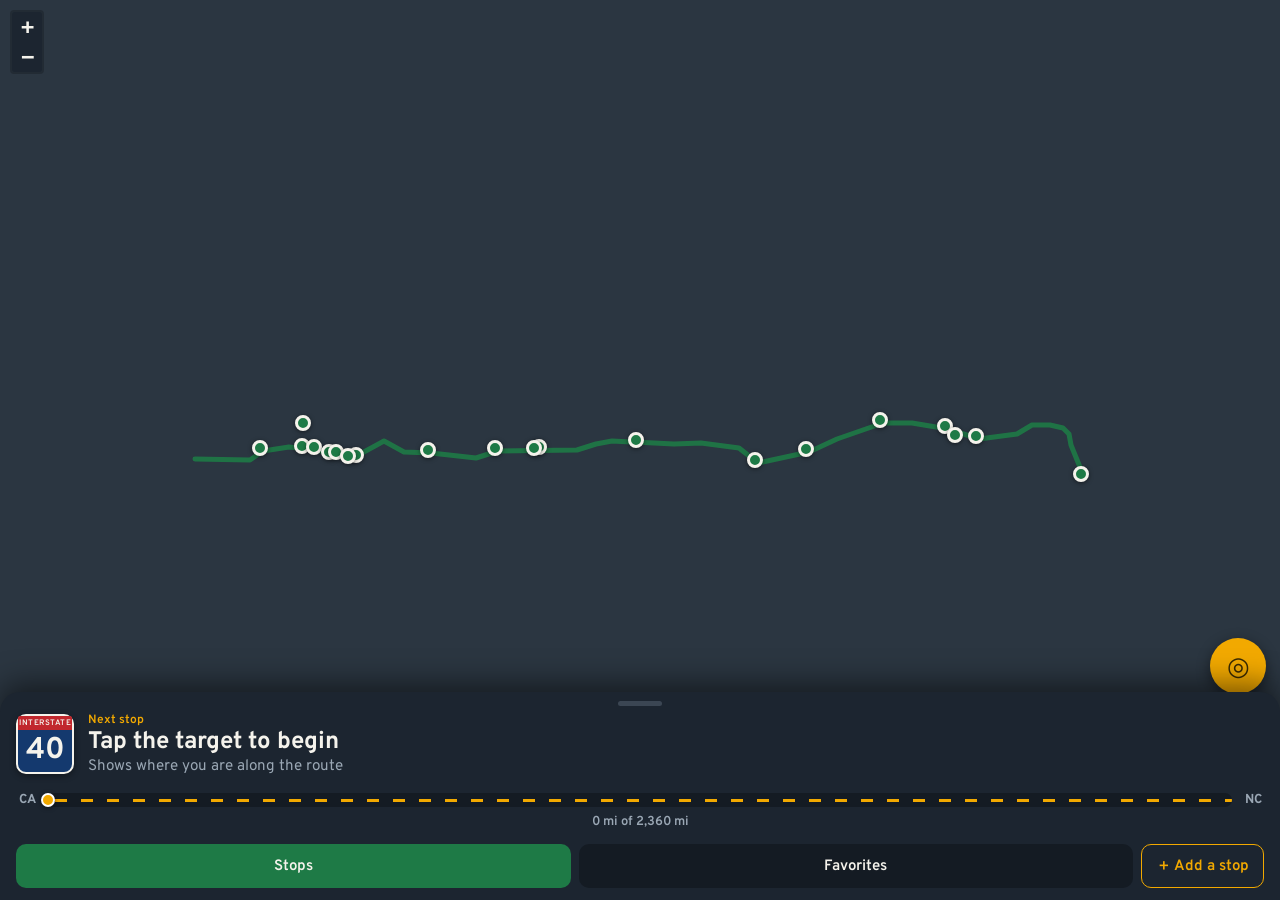
==== index.html @ 05769e0d "I-40 trip companion: route, milestones, live location, favorites, offline PWA" ====
<!DOCTYPE html>
<html lang="en">
<head>
<meta charset="utf-8">
<meta name="viewport" content="width=device-width, initial-scale=1, viewport-fit=cover">
<meta name="theme-color" content="#1C2530">
<title>I-40 · California to North Carolina</title>
<link rel="manifest" href="manifest.json">
<link rel="apple-touch-icon" href="icons/icon-192.png">
<link rel="stylesheet" href="css/leaflet.css">
<style>
  @font-face { font-family:"Overpass"; src:url("fonts/overpass-400.woff2") format("woff2"); font-weight:400; font-display:swap; }
  @font-face { font-family:"Overpass"; src:url("fonts/overpass-600.woff2") format("woff2"); font-weight:600; font-display:swap; }
  @font-face { font-family:"Overpass"; src:url("fonts/overpass-700.woff2") format("woff2"); font-weight:700; font-display:swap; }

  :root{
    --asphalt:#1C2530; --asphalt-2:#141b23;
    --sign:#F5F3EC; --muted:#9aa7b4;
    --green:#1E7A46; --green-lite:#37a967;
    --blue:#14396E; --red:#C1272D; --amber:#F2A900;
    --font:"Overpass", Arial, "Helvetica Neue", sans-serif;
  }
  *{ box-sizing:border-box; }
  html,body{ margin:0; height:100%; font-family:var(--font);
    background:var(--asphalt-2); color:var(--sign);
    -webkit-font-smoothing:antialiased; overscroll-behavior:none; }
  #map{ position:fixed; inset:0; background:#2b3641; }

  /* Leaflet chrome tuned to the palette */
  .leaflet-control-zoom a{ background:var(--asphalt); color:var(--sign); border:none; }
  .leaflet-control-zoom a:hover{ background:#26313d; }
  .leaflet-control-attribution{ background:rgba(20,27,35,.7); color:var(--muted); }
  .leaflet-control-attribution a{ color:var(--green-lite); }
  .leaflet-popup-content-wrapper{ background:var(--asphalt); color:var(--sign);
    border-radius:12px; font-family:var(--font); }
  .leaflet-popup-tip{ background:var(--asphalt); }

  /* map markers */
  .pin{ width:16px; height:16px; border-radius:50%; background:var(--green);
    border:3px solid var(--sign); box-shadow:0 1px 4px rgba(0,0,0,.5); }
  .pin--fav{ background:var(--amber); border-color:#fff; }
  .pin--custom{ background:var(--amber); border-radius:3px; transform:rotate(45deg); }
  .me{ width:18px; height:18px; border-radius:50%; background:var(--amber);
    border:3px solid #fff; box-shadow:0 0 0 6px rgba(242,169,0,.30); }
  @media (prefers-reduced-motion: no-preference){
    .me{ animation:ping 1.8s ease-out infinite; }
    @keyframes ping{ 0%{ box-shadow:0 0 0 4px rgba(242,169,0,.45);} 70%{ box-shadow:0 0 0 16px rgba(242,169,0,0);} 100%{ box-shadow:0 0 0 4px rgba(242,169,0,0);} }
  }

  /* locate target button */
  #locate{ position:fixed; right:14px; bottom:calc(var(--sheet-h,190px) + 16px);
    width:56px; height:56px; border-radius:50%; border:none; cursor:pointer;
    background:var(--amber); color:#3a2a00; font-size:26px; line-height:1;
    box-shadow:0 4px 14px rgba(0,0,0,.45); z-index:600; transition:bottom .3s ease; }
  #locate.locate--active{ box-shadow:0 0 0 4px rgba(242,169,0,.35), 0 4px 14px rgba(0,0,0,.45); }

  /* hint bar shown while pinning a stop */
  #hint{ position:fixed; top:12px; left:50%; transform:translateX(-50%);
    background:var(--amber); color:#3a2a00; font-weight:600; padding:9px 16px;
    border-radius:999px; box-shadow:0 4px 14px rgba(0,0,0,.4); z-index:700;
    opacity:0; pointer-events:none; transition:opacity .2s; }
  #hint.hint--on{ opacity:1; }

  /* bottom sheet */
  #sheet{ position:fixed; left:0; right:0; bottom:0; z-index:650;
    background:var(--asphalt); border-radius:20px 20px 0 0;
    box-shadow:0 -8px 30px rgba(0,0,0,.5);
    padding:0 16px calc(12px + env(safe-area-inset-bottom));
    display:flex; flex-direction:column; }
  #handle{ align-self:center; width:44px; height:5px; border-radius:3px;
    background:#3b4653; margin:9px 0 6px; border:none; cursor:pointer; }

  /* status: shield + next stop */
  .status{ display:flex; align-items:center; gap:14px; }
  .shield{ flex:0 0 auto; width:58px; height:60px; border-radius:10px;
    background:var(--blue); border:2px solid var(--sign);
    display:flex; flex-direction:column; align-items:center; justify-content:flex-start;
    padding-top:4px; box-shadow:0 2px 6px rgba(0,0,0,.4); }
  .shield__top{ font-size:8px; font-weight:600; letter-spacing:.5px; color:var(--sign);
    background:var(--red); width:100%; text-align:center; border-radius:2px 2px 0 0;
    margin-top:-4px; padding:2px 0; }
  .shield__no{ font-size:30px; font-weight:700; color:var(--sign); margin-top:2px; }
  .status__text{ min-width:0; }
  .status__kicker{ font-size:12px; font-weight:600; color:var(--amber); margin:0 0 1px; }
  .status__name{ font-size:1.5rem; font-weight:700; line-height:1.1; margin:0;
    white-space:nowrap; overflow:hidden; text-overflow:ellipsis; }
  .status__dist{ font-size:.95rem; color:var(--muted); margin:2px 0 0; }

  /* highway progress strip */
  .progRow{ display:flex; align-items:center; gap:10px; margin:16px 0 4px; }
  .progEnd{ font-size:13px; font-weight:700; color:var(--muted); width:22px; text-align:center; }
  .prog{ position:relative; flex:1; height:14px; border-radius:7px;
    background:var(--asphalt-2);
    background-image:repeating-linear-gradient(90deg, var(--amber) 0 12px, transparent 12px 26px);
    background-position:center; background-size:26px 3px; background-repeat:repeat-x; }
  .progFill{ position:absolute; left:0; top:0; bottom:0; width:0;
    background:var(--green); border-radius:7px 0 0 7px; transition:width .6s ease; }
  .progCar{ position:absolute; top:50%; left:0; width:14px; height:14px;
    border-radius:50%; background:var(--amber); border:2px solid #fff;
    transform:translate(-50%,-50%); transition:left .6s ease; box-shadow:0 1px 4px rgba(0,0,0,.5); }
  .progLabel{ text-align:center; font-size:13px; font-weight:600; color:var(--muted); margin:2px 0 0; }

  /* tab bar */
  .tabbar{ display:flex; gap:8px; margin:14px 0 0; }
  .tab{ flex:1; padding:11px 0; border:none; border-radius:10px; cursor:pointer;
    background:var(--asphalt-2); color:var(--sign); font-family:var(--font);
    font-size:15px; font-weight:600; }
  .tab--on{ background:var(--green); }
  .addStop{ flex:0 0 auto; padding:11px 14px; border:none; border-radius:10px; cursor:pointer;
    background:transparent; color:var(--amber); border:1.5px solid var(--amber);
    font-family:var(--font); font-size:15px; font-weight:600; }
  .addStop--on{ background:var(--amber); color:#3a2a00; }

  /* expandable list area */
  .panels{ max-height:0; overflow-y:auto; transition:max-height .3s ease; margin-top:0; }
  #sheet.sheet--open .panels{ max-height:52vh; margin-top:12px; }
  .panel{ display:none; }
  .panel--on{ display:block; }
  .row{ display:flex; align-items:stretch; gap:8px; padding:10px 0;
    border-bottom:1px solid #26313d; }
  .row__go{ flex:1; text-align:left; background:none; border:none; cursor:pointer;
    color:var(--sign); font-family:var(--font); padding:0; }
  .row__name{ display:block; font-size:16px; font-weight:600; }
  .row__meta{ display:block; font-size:13px; color:var(--muted); margin-top:2px; line-height:1.3; }
  .row__act{ flex:0 0 auto; width:44px; border:none; border-radius:8px; cursor:pointer;
    background:var(--asphalt-2); color:var(--amber); font-size:20px; }
  .empty{ color:var(--muted); font-size:14px; line-height:1.5; padding:10px 2px; }
</style>
</head>
<body>
  <div id="map"></div>
  <button id="locate" aria-label="Find where I am on the route">◎</button>
  <div id="hint">Tap the map to pin this stop</div>

  <section id="sheet" aria-label="Trip status">
    <button id="handle" aria-label="Expand or collapse the panel"></button>

    <div class="status">
      <div class="shield" aria-hidden="true">
        <span class="shield__top">INTERSTATE</span>
        <span class="shield__no">40</span>
      </div>
      <div class="status__text">
        <p class="status__kicker" id="statusKicker">Next stop</p>
        <h1 class="status__name" id="nextName">Tap the target to begin</h1>
        <p class="status__dist" id="nextDist">Shows where you are along the route</p>
      </div>
    </div>

    <div class="progRow">
      <span class="progEnd">CA</span>
      <div class="prog"><div class="progFill" id="progFill"></div><div class="progCar" id="progCar"></div></div>
      <span class="progEnd">NC</span>
    </div>
    <p class="progLabel" id="progLabel">&nbsp;</p>

    <div class="tabbar">
      <button class="tab tab--on" data-panel="stops">Stops</button>
      <button class="tab" data-panel="favs">Favorites</button>
      <button class="addStop" id="addStop">＋ Add a stop</button>
    </div>

    <div class="panels">
      <div class="panel panel--on" id="panel-stops"></div>
      <div class="panel" id="panel-favs"></div>
    </div>
  </section>

  <script src="js/leaflet.js"></script>
  <script src="js/data.js"></script>
  <script src="js/app.js"></script>
</body>
</html>
---- css/leaflet.css ----
/* required styles */

.leaflet-pane,
.leaflet-tile,
.leaflet-marker-icon,
.leaflet-marker-shadow,
.leaflet-tile-container,
.leaflet-pane > svg,
.leaflet-pane > canvas,
.leaflet-zoom-box,
.leaflet-image-layer,
.leaflet-layer {
	position: absolute;
	left: 0;
	top: 0;
	}
.leaflet-container {
	overflow: hidden;
	}
.leaflet-tile,
.leaflet-marker-icon,
.leaflet-marker-shadow {
	-webkit-user-select: none;
	   -moz-user-select: none;
	        user-select: none;
	  -webkit-user-drag: none;
	}
/* Prevents IE11 from highlighting tiles in blue */
.leaflet-tile::selection {
	background: transparent;
}
/* Safari renders non-retina tile on retina better with this, but Chrome is worse */
.leaflet-safari .leaflet-tile {
	image-rendering: -webkit-optimize-contrast;
	}
/* hack that prevents hw layers "stretching" when loading new tiles */
.leaflet-safari .leaflet-tile-container {
	width: 1600px;
	height: 1600px;
	-webkit-transform-origin: 0 0;
	}
.leaflet-marker-icon,
.leaflet-marker-shadow {
	display: block;
	}
/* .leaflet-container svg: reset svg max-width decleration shipped in Joomla! (joomla.org) 3.x */
/* .leaflet-container img: map is broken in FF if you have max-width: 100% on tiles */
.leaflet-container .leaflet-overlay-pane svg {
	max-width: none !important;
	max-height: none !important;
	}
.leaflet-container .leaflet-marker-pane img,
.leaflet-container .leaflet-shadow-pane img,
.leaflet-container .leaflet-tile-pane img,
.leaflet-container img.leaflet-image-layer,
.leaflet-container .leaflet-tile {
	max-width: none !important;
	max-height: none !important;
	width: auto;
	padding: 0;
	}

.leaflet-container img.leaflet-tile {
	/* See: https://bugs.chromium.org/p/chromium/issues/detail?id=600120 */
	mix-blend-mode: plus-lighter;
}

.leaflet-container.leaflet-touch-zoom {
	-ms-touch-action: pan-x pan-y;
	touch-action: pan-x pan-y;
	}
.leaflet-container.leaflet-touch-drag {
	-ms-touch-action: pinch-zoom;
	/* Fallback for FF which doesn't support pinch-zoom */
	touch-action: none;
	touch-action: pinch-zoom;
}
.leaflet-container.leaflet-touch-drag.leaflet-touch-zoom {
	-ms-touch-action: none;
	touch-action: none;
}
.leaflet-container {
	-webkit-tap-highlight-color: transparent;
}
.leaflet-container a {
	-webkit-tap-highlight-color: rgba(51, 181, 229, 0.4);
}
.leaflet-tile {
	filter: inherit;
	visibility: hidden;
	}
.leaflet-tile-loaded {
	visibility: inherit;
	}
.leaflet-zoom-box {
	width: 0;
	height: 0;
	-moz-box-sizing: border-box;
	     box-sizing: border-box;
	z-index: 800;
	}
/* workaround for https://bugzilla.mozilla.org/show_bug.cgi?id=888319 */
.leaflet-overlay-pane svg {
	-moz-user-select: none;
	}

.leaflet-pane         { z-index: 400; }

.leaflet-tile-pane    { z-index: 200; }
.leaflet-overlay-pane { z-index: 400; }
.leaflet-shadow-pane  { z-index: 500; }
.leaflet-marker-pane  { z-index: 600; }
.leaflet-tooltip-pane   { z-index: 650; }
.leaflet-popup-pane   { z-index: 700; }

.leaflet-map-pane canvas { z-index: 100; }
.leaflet-map-pane svg    { z-index: 200; }

.leaflet-vml-shape {
	width: 1px;
	height: 1px;
	}
.lvml {
	behavior: url(#default#VML);
	display: inline-block;
	position: absolute;
	}


/* control positioning */

.leaflet-control {
	position: relative;
	z-index: 800;
	pointer-events: visiblePainted; /* IE 9-10 doesn't have auto */
	pointer-events: auto;
	}
.leaflet-top,
.leaflet-bottom {
	position: absolute;
	z-index: 1000;
	pointer-events: none;
	}
.leaflet-top {
	top: 0;
	}
.leaflet-right {
	right: 0;
	}
.leaflet-bottom {
	bottom: 0;
	}
.leaflet-left {
	left: 0;
	}
.leaflet-control {
	float: left;
	clear: both;
	}
.leaflet-right .leaflet-control {
	float: right;
	}
.leaflet-top .leaflet-control {
	margin-top: 10px;
	}
.leaflet-bottom .leaflet-control {
	margin-bottom: 10px;
	}
.leaflet-left .leaflet-control {
	margin-left: 10px;
	}
.leaflet-right .leaflet-control {
	margin-right: 10px;
	}


/* zoom and fade animations */

.leaflet-fade-anim .leaflet-popup {
	opacity: 0;
	-webkit-transition: opacity 0.2s linear;
	   -moz-transition: opacity 0.2s linear;
	        transition: opacity 0.2s linear;
	}
.leaflet-fade-anim .leaflet-map-pane .leaflet-popup {
	opacity: 1;
	}
.leaflet-zoom-animated {
	-webkit-transform-origin: 0 0;
	    -ms-transform-origin: 0 0;
	        transform-origin: 0 0;
	}
svg.leaflet-zoom-animated {
	will-change: transform;
}

.leaflet-zoom-anim .leaflet-zoom-animated {
	-webkit-transition: -webkit-transform 0.25s cubic-bezier(0,0,0.25,1);
	   -moz-transition:    -moz-transform 0.25s cubic-bezier(0,0,0.25,1);
	        transition:         transform 0.25s cubic-bezier(0,0,0.25,1);
	}
.leaflet-zoom-anim .leaflet-tile,
.leaflet-pan-anim .leaflet-tile {
	-webkit-transition: none;
	   -moz-transition: none;
	        transition: none;
	}

.leaflet-zoom-anim .leaflet-zoom-hide {
	visibility: hidden;
	}


/* cursors */

.leaflet-interactive {
	cursor: pointer;
	}
.leaflet-grab {
	cursor: -webkit-grab;
	cursor:    -moz-grab;
	cursor:         grab;
	}
.leaflet-crosshair,
.leaflet-crosshair .leaflet-interactive {
	cursor: crosshair;
	}
.leaflet-popup-pane,
.leaflet-control {
	cursor: auto;
	}
.leaflet-dragging .leaflet-grab,
.leaflet-dragging .leaflet-grab .leaflet-interactive,
.leaflet-dragging .leaflet-marker-draggable {
	cursor: move;
	cursor: -webkit-grabbing;
	cursor:    -moz-grabbing;
	cursor:         grabbing;
	}

/* marker & overlays interactivity */
.leaflet-marker-icon,
.leaflet-marker-shadow,
.leaflet-image-layer,
.leaflet-pane > svg path,
.leaflet-tile-container {
	pointer-events: none;
	}

.leaflet-marker-icon.leaflet-interactive,
.leaflet-image-layer.leaflet-interactive,
.leaflet-pane > svg path.leaflet-interactive,
svg.leaflet-image-layer.leaflet-interactive path {
	pointer-events: visiblePainted; /* IE 9-10 doesn't have auto */
	pointer-events: auto;
	}

/* visual tweaks */

.leaflet-container {
	background: #ddd;
	outline-offset: 1px;
	}
.leaflet-container a {
	color: #0078A8;
	}
.leaflet-zoom-box {
	border: 2px dotted #38f;
	background: rgba(255,255,255,0.5);
	}


/* general typography */
.leaflet-container {
	font-family: "Helvetica Neue", Arial, Helvetica, sans-serif;
	font-size: 12px;
	font-size: 0.75rem;
	line-height: 1.5;
	}


/* general toolbar styles */

.leaflet-bar {
	box-shadow: 0 1px 5px rgba(0,0,0,0.65);
	border-radius: 4px;
	}
.leaflet-bar a {
	background-color: #fff;
	border-bottom: 1px solid #ccc;
	width: 26px;
	height: 26px;
	line-height: 26px;
	display: block;
	text-align: center;
	text-decoration: none;
	color: black;
	}
.leaflet-bar a,
.leaflet-control-layers-toggle {
	background-position: 50% 50%;
	background-repeat: no-repeat;
	display: block;
	}
.leaflet-bar a:hover,
.leaflet-bar a:focus {
	background-color: #f4f4f4;
	}
.leaflet-bar a:first-child {
	border-top-left-radius: 4px;
	border-top-right-radius: 4px;
	}
.leaflet-bar a:last-child {
	border-bottom-left-radius: 4px;
	border-bottom-right-radius: 4px;
	border-bottom: none;
	}
.leaflet-bar a.leaflet-disabled {
	cursor: default;
	background-color: #f4f4f4;
	color: #bbb;
	}

.leaflet-touch .leaflet-bar a {
	width: 30px;
	height: 30px;
	line-height: 30px;
	}
.leaflet-touch .leaflet-bar a:first-child {
	border-top-left-radius: 2px;
	border-top-right-radius: 2px;
	}
.leaflet-touch .leaflet-bar a:last-child {
	border-bottom-left-radius: 2px;
	border-bottom-right-radius: 2px;
	}

/* zoom control */

.leaflet-control-zoom-in,
.leaflet-control-zoom-out {
	font: bold 18px 'Lucida Console', Monaco, monospace;
	text-indent: 1px;
	}

.leaflet-touch .leaflet-control-zoom-in, .leaflet-touch .leaflet-control-zoom-out  {
	font-size: 22px;
	}


/* layers control */

.leaflet-control-layers {
	box-shadow: 0 1px 5px rgba(0,0,0,0.4);
	background: #fff;
	border-radius: 5px;
	}
.leaflet-control-layers-toggle {
	background-image: url(images/layers.png);
	width: 36px;
	height: 36px;
	}
.leaflet-retina .leaflet-control-layers-toggle {
	background-image: url(images/layers-2x.png);
	background-size: 26px 26px;
	}
.leaflet-touch .leaflet-control-layers-toggle {
	width: 44px;
	height: 44px;
	}
.leaflet-control-layers .leaflet-control-layers-list,
.leaflet-control-layers-expanded .leaflet-control-layers-toggle {
	display: none;
	}
.leaflet-control-layers-expanded .leaflet-control-layers-list {
	display: block;
	position: relative;
	}
.leaflet-control-layers-expanded {
	padding: 6px 10px 6px 6px;
	color: #333;
	background: #fff;
	}
.leaflet-control-layers-scrollbar {
	overflow-y: scroll;
	overflow-x: hidden;
	padding-right: 5px;
	}
.leaflet-control-layers-selector {
	margin-top: 2px;
	position: relative;
	top: 1px;
	}
.leaflet-control-layers label {
	display: block;
	font-size: 13px;
	font-size: 1.08333em;
	}
.leaflet-control-layers-separator {
	height: 0;
	border-top: 1px solid #ddd;
	margin: 5px -10px 5px -6px;
	}

/* Default icon URLs */
.leaflet-default-icon-path { /* used only in path-guessing heuristic, see L.Icon.Default */
	background-image: url(images/marker-icon.png);
	}


/* attribution and scale controls */

.leaflet-container .leaflet-control-attribution {
	background: #fff;
	background: rgba(255, 255, 255, 0.8);
	margin: 0;
	}
.leaflet-control-attribution,
.leaflet-control-scale-line {
	padding: 0 5px;
	color: #333;
	line-height: 1.4;
	}
.leaflet-control-attribution a {
	text-decoration: none;
	}
.leaflet-control-attribution a:hover,
.leaflet-control-attribution a:focus {
	text-decoration: underline;
	}
.leaflet-attribution-flag {
	display: inline !important;
	vertical-align: baseline !important;
	width: 1em;
	height: 0.6669em;
	}
.leaflet-left .leaflet-control-scale {
	margin-left: 5px;
	}
.leaflet-bottom .leaflet-control-scale {
	margin-bottom: 5px;
	}
.leaflet-control-scale-line {
	border: 2px solid #777;
	border-top: none;
	line-height: 1.1;
	padding: 2px 5px 1px;
	white-space: nowrap;
	-moz-box-sizing: border-box;
	     box-sizing: border-box;
	background: rgba(255, 255, 255, 0.8);
	text-shadow: 1px 1px #fff;
	}
.leaflet-control-scale-line:not(:first-child) {
	border-top: 2px solid #777;
	border-bottom: none;
	margin-top: -2px;
	}
.leaflet-control-scale-line:not(:first-child):not(:last-child) {
	border-bottom: 2px solid #777;
	}

.leaflet-touch .leaflet-control-attribution,
.leaflet-touch .leaflet-control-layers,
.leaflet-touch .leaflet-bar {
	box-shadow: none;
	}
.leaflet-touch .leaflet-control-layers,
.leaflet-touch .leaflet-bar {
	border: 2px solid rgba(0,0,0,0.2);
	background-clip: padding-box;
	}


/* popup */

.leaflet-popup {
	position: absolute;
	text-align: center;
	margin-bottom: 20px;
	}
.leaflet-popup-content-wrapper {
	padding: 1px;
	text-align: left;
	border-radius: 12px;
	}
.leaflet-popup-content {
	margin: 13px 24px 13px 20px;
	line-height: 1.3;
	font-size: 13px;
	font-size: 1.08333em;
	min-height: 1px;
	}
.leaflet-popup-content p {
	margin: 17px 0;
	margin: 1.3em 0;
	}
.leaflet-popup-tip-container {
	width: 40px;
	height: 20px;
	position: absolute;
	left: 50%;
	margin-top: -1px;
	margin-left: -20px;
	overflow: hidden;
	pointer-events: none;
	}
.leaflet-popup-tip {
	width: 17px;
	height: 17px;
	padding: 1px;

	margin: -10px auto 0;
	pointer-events: auto;

	-webkit-transform: rotate(45deg);
	   -moz-transform: rotate(45deg);
	    -ms-transform: rotate(45deg);
	        transform: rotate(45deg);
	}
.leaflet-popup-content-wrapper,
.leaflet-popup-tip {
	background: white;
	color: #333;
	box-shadow: 0 3px 14px rgba(0,0,0,0.4);
	}
.leaflet-container a.leaflet-popup-close-button {
	position: absolute;
	top: 0;
	right: 0;
	border: none;
	text-align: center;
	width: 24px;
	height: 24px;
	font: 16px/24px Tahoma, Verdana, sans-serif;
	color: #757575;
	text-decoration: none;
	background: transparent;
	}
.leaflet-container a.leaflet-popup-close-button:hover,
.leaflet-container a.leaflet-popup-close-button:focus {
	color: #585858;
	}
.leaflet-popup-scrolled {
	overflow: auto;
	}

.leaflet-oldie .leaflet-popup-content-wrapper {
	-ms-zoom: 1;
	}
.leaflet-oldie .leaflet-popup-tip {
	width: 24px;
	margin: 0 auto;

	-ms-filter: "progid:DXImageTransform.Microsoft.Matrix(M11=0.70710678, M12=0.70710678, M21=-0.70710678, M22=0.70710678)";
	filter: progid:DXImageTransform.Microsoft.Matrix(M11=0.70710678, M12=0.70710678, M21=-0.70710678, M22=0.70710678);
	}

.leaflet-oldie .leaflet-control-zoom,
.leaflet-oldie .leaflet-control-layers,
.leaflet-oldie .leaflet-popup-content-wrapper,
.leaflet-oldie .leaflet-popup-tip {
	border: 1px solid #999;
	}


/* div icon */

.leaflet-div-icon {
	background: #fff;
	border: 1px solid #666;
	}


/* Tooltip */
/* Base styles for the element that has a tooltip */
.leaflet-tooltip {
	position: absolute;
	padding: 6px;
	background-color: #fff;
	border: 1px solid #fff;
	border-radius: 3px;
	color: #222;
	white-space: nowrap;
	-webkit-user-select: none;
	-moz-user-select: none;
	-ms-user-select: none;
	user-select: none;
	pointer-events: none;
	box-shadow: 0 1px 3px rgba(0,0,0,0.4);
	}
.leaflet-tooltip.leaflet-interactive {
	cursor: pointer;
	pointer-events: auto;
	}
.leaflet-tooltip-top:before,
.leaflet-tooltip-bottom:before,
.leaflet-tooltip-left:before,
.leaflet-tooltip-right:before {
	position: absolute;
	pointer-events: none;
	border: 6px solid transparent;
	background: transparent;
	content: "";
	}

/* Directions */

.leaflet-tooltip-bottom {
	margin-top: 6px;
}
.leaflet-tooltip-top {
	margin-top: -6px;
}
.leaflet-tooltip-bottom:before,
.leaflet-tooltip-top:before {
	left: 50%;
	margin-left: -6px;
	}
.leaflet-tooltip-top:before {
	bottom: 0;
	margin-bottom: -12px;
	border-top-color: #fff;
	}
.leaflet-tooltip-bottom:before {
	top: 0;
	margin-top: -12px;
	margin-left: -6px;
	border-bottom-color: #fff;
	}
.leaflet-tooltip-left {
	margin-left: -6px;
}
.leaflet-tooltip-right {
	margin-left: 6px;
}
.leaflet-tooltip-left:before,
.leaflet-tooltip-right:before {
	top: 50%;
	margin-top: -6px;
	}
.leaflet-tooltip-left:before {
	right: 0;
	margin-right: -12px;
	border-left-color: #fff;
	}
.leaflet-tooltip-right:before {
	left: 0;
	margin-left: -12px;
	border-right-color: #fff;
	}

/* Printing */

@media print {
	/* Prevent printers from removing background-images of controls. */
	.leaflet-control {
		-webkit-print-color-adjust: exact;
		print-color-adjust: exact;
		}
	}
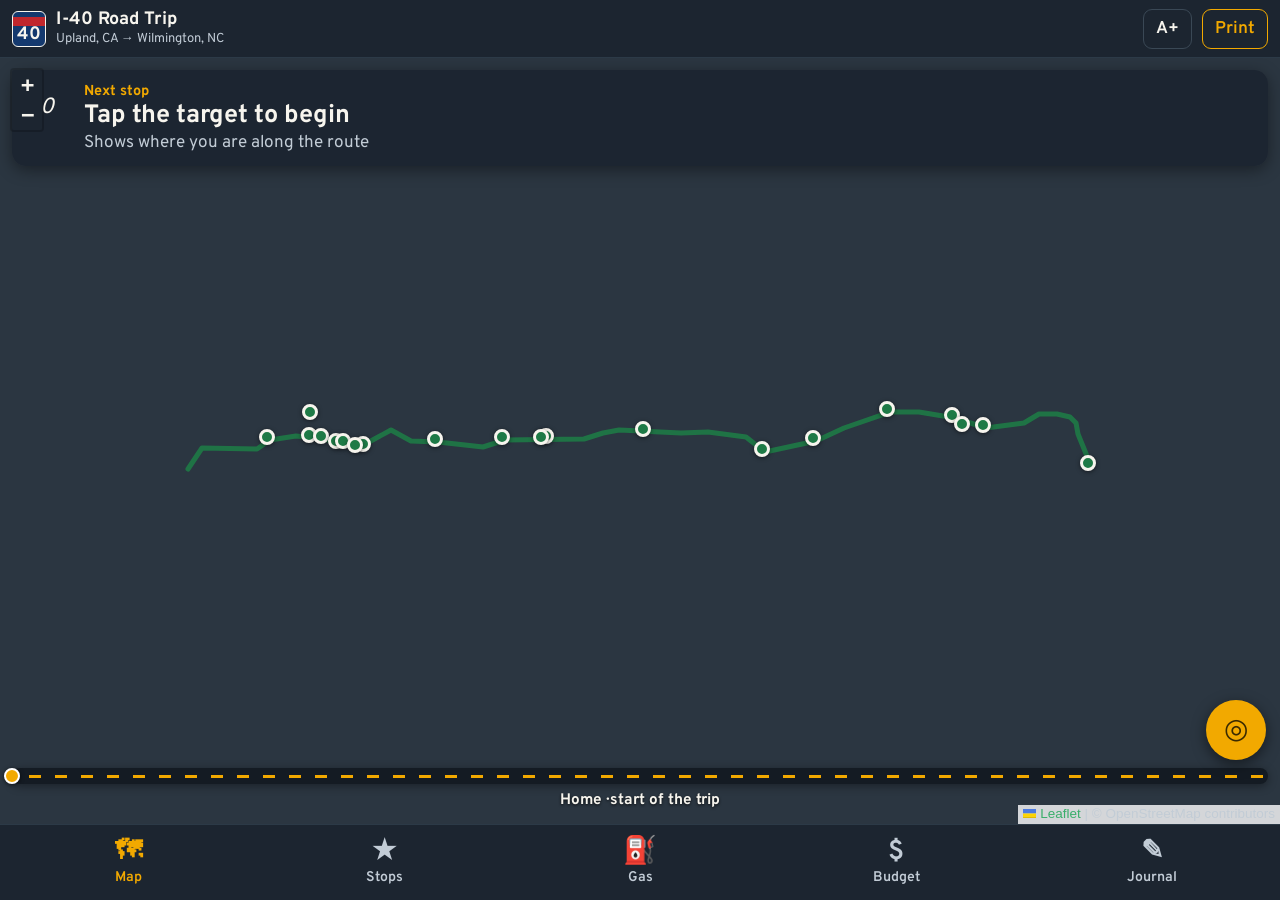
==== commit cb0f687c: "Senior-friendly rebuild: Upland home base, Equinox fuel planner, MapQuest-style printout, budget tra" ====
--- a/index.html
+++ b/index.html
@@ -4,170 +4,130 @@
 <meta charset="utf-8">
 <meta name="viewport" content="width=device-width, initial-scale=1, viewport-fit=cover">
 <meta name="theme-color" content="#1C2530">
-<title>I-40 · California to North Carolina</title>
+<title>I-40 · Upland CA to Wilmington NC</title>
 <link rel="manifest" href="manifest.json">
 <link rel="apple-touch-icon" href="icons/icon-192.png">
 <link rel="stylesheet" href="css/leaflet.css">
-<style>
-  @font-face { font-family:"Overpass"; src:url("fonts/overpass-400.woff2") format("woff2"); font-weight:400; font-display:swap; }
-  @font-face { font-family:"Overpass"; src:url("fonts/overpass-600.woff2") format("woff2"); font-weight:600; font-display:swap; }
-  @font-face { font-family:"Overpass"; src:url("fonts/overpass-700.woff2") format("woff2"); font-weight:700; font-display:swap; }
-
-  :root{
-    --asphalt:#1C2530; --asphalt-2:#141b23;
-    --sign:#F5F3EC; --muted:#9aa7b4;
-    --green:#1E7A46; --green-lite:#37a967;
-    --blue:#14396E; --red:#C1272D; --amber:#F2A900;
-    --font:"Overpass", Arial, "Helvetica Neue", sans-serif;
-  }
-  *{ box-sizing:border-box; }
-  html,body{ margin:0; height:100%; font-family:var(--font);
-    background:var(--asphalt-2); color:var(--sign);
-    -webkit-font-smoothing:antialiased; overscroll-behavior:none; }
-  #map{ position:fixed; inset:0; background:#2b3641; }
-
-  /* Leaflet chrome tuned to the palette */
-  .leaflet-control-zoom a{ background:var(--asphalt); color:var(--sign); border:none; }
-  .leaflet-control-zoom a:hover{ background:#26313d; }
-  .leaflet-control-attribution{ background:rgba(20,27,35,.7); color:var(--muted); }
-  .leaflet-control-attribution a{ color:var(--green-lite); }
-  .leaflet-popup-content-wrapper{ background:var(--asphalt); color:var(--sign);
-    border-radius:12px; font-family:var(--font); }
-  .leaflet-popup-tip{ background:var(--asphalt); }
-
-  /* map markers */
-  .pin{ width:16px; height:16px; border-radius:50%; background:var(--green);
-    border:3px solid var(--sign); box-shadow:0 1px 4px rgba(0,0,0,.5); }
-  .pin--fav{ background:var(--amber); border-color:#fff; }
-  .pin--custom{ background:var(--amber); border-radius:3px; transform:rotate(45deg); }
-  .me{ width:18px; height:18px; border-radius:50%; background:var(--amber);
-    border:3px solid #fff; box-shadow:0 0 0 6px rgba(242,169,0,.30); }
-  @media (prefers-reduced-motion: no-preference){
-    .me{ animation:ping 1.8s ease-out infinite; }
-    @keyframes ping{ 0%{ box-shadow:0 0 0 4px rgba(242,169,0,.45);} 70%{ box-shadow:0 0 0 16px rgba(242,169,0,0);} 100%{ box-shadow:0 0 0 4px rgba(242,169,0,0);} }
-  }
-
-  /* locate target button */
-  #locate{ position:fixed; right:14px; bottom:calc(var(--sheet-h,190px) + 16px);
-    width:56px; height:56px; border-radius:50%; border:none; cursor:pointer;
-    background:var(--amber); color:#3a2a00; font-size:26px; line-height:1;
-    box-shadow:0 4px 14px rgba(0,0,0,.45); z-index:600; transition:bottom .3s ease; }
-  #locate.locate--active{ box-shadow:0 0 0 4px rgba(242,169,0,.35), 0 4px 14px rgba(0,0,0,.45); }
-
-  /* hint bar shown while pinning a stop */
-  #hint{ position:fixed; top:12px; left:50%; transform:translateX(-50%);
-    background:var(--amber); color:#3a2a00; font-weight:600; padding:9px 16px;
-    border-radius:999px; box-shadow:0 4px 14px rgba(0,0,0,.4); z-index:700;
-    opacity:0; pointer-events:none; transition:opacity .2s; }
-  #hint.hint--on{ opacity:1; }
-
-  /* bottom sheet */
-  #sheet{ position:fixed; left:0; right:0; bottom:0; z-index:650;
-    background:var(--asphalt); border-radius:20px 20px 0 0;
-    box-shadow:0 -8px 30px rgba(0,0,0,.5);
-    padding:0 16px calc(12px + env(safe-area-inset-bottom));
-    display:flex; flex-direction:column; }
-  #handle{ align-self:center; width:44px; height:5px; border-radius:3px;
-    background:#3b4653; margin:9px 0 6px; border:none; cursor:pointer; }
-
-  /* status: shield + next stop */
-  .status{ display:flex; align-items:center; gap:14px; }
-  .shield{ flex:0 0 auto; width:58px; height:60px; border-radius:10px;
-    background:var(--blue); border:2px solid var(--sign);
-    display:flex; flex-direction:column; align-items:center; justify-content:flex-start;
-    padding-top:4px; box-shadow:0 2px 6px rgba(0,0,0,.4); }
-  .shield__top{ font-size:8px; font-weight:600; letter-spacing:.5px; color:var(--sign);
-    background:var(--red); width:100%; text-align:center; border-radius:2px 2px 0 0;
-    margin-top:-4px; padding:2px 0; }
-  .shield__no{ font-size:30px; font-weight:700; color:var(--sign); margin-top:2px; }
-  .status__text{ min-width:0; }
-  .status__kicker{ font-size:12px; font-weight:600; color:var(--amber); margin:0 0 1px; }
-  .status__name{ font-size:1.5rem; font-weight:700; line-height:1.1; margin:0;
-    white-space:nowrap; overflow:hidden; text-overflow:ellipsis; }
-  .status__dist{ font-size:.95rem; color:var(--muted); margin:2px 0 0; }
-
-  /* highway progress strip */
-  .progRow{ display:flex; align-items:center; gap:10px; margin:16px 0 4px; }
-  .progEnd{ font-size:13px; font-weight:700; color:var(--muted); width:22px; text-align:center; }
-  .prog{ position:relative; flex:1; height:14px; border-radius:7px;
-    background:var(--asphalt-2);
-    background-image:repeating-linear-gradient(90deg, var(--amber) 0 12px, transparent 12px 26px);
-    background-position:center; background-size:26px 3px; background-repeat:repeat-x; }
-  .progFill{ position:absolute; left:0; top:0; bottom:0; width:0;
-    background:var(--green); border-radius:7px 0 0 7px; transition:width .6s ease; }
-  .progCar{ position:absolute; top:50%; left:0; width:14px; height:14px;
-    border-radius:50%; background:var(--amber); border:2px solid #fff;
-    transform:translate(-50%,-50%); transition:left .6s ease; box-shadow:0 1px 4px rgba(0,0,0,.5); }
-  .progLabel{ text-align:center; font-size:13px; font-weight:600; color:var(--muted); margin:2px 0 0; }
-
-  /* tab bar */
-  .tabbar{ display:flex; gap:8px; margin:14px 0 0; }
-  .tab{ flex:1; padding:11px 0; border:none; border-radius:10px; cursor:pointer;
-    background:var(--asphalt-2); color:var(--sign); font-family:var(--font);
-    font-size:15px; font-weight:600; }
-  .tab--on{ background:var(--green); }
-  .addStop{ flex:0 0 auto; padding:11px 14px; border:none; border-radius:10px; cursor:pointer;
-    background:transparent; color:var(--amber); border:1.5px solid var(--amber);
-    font-family:var(--font); font-size:15px; font-weight:600; }
-  .addStop--on{ background:var(--amber); color:#3a2a00; }
-
-  /* expandable list area */
-  .panels{ max-height:0; overflow-y:auto; transition:max-height .3s ease; margin-top:0; }
-  #sheet.sheet--open .panels{ max-height:52vh; margin-top:12px; }
-  .panel{ display:none; }
-  .panel--on{ display:block; }
-  .row{ display:flex; align-items:stretch; gap:8px; padding:10px 0;
-    border-bottom:1px solid #26313d; }
-  .row__go{ flex:1; text-align:left; background:none; border:none; cursor:pointer;
-    color:var(--sign); font-family:var(--font); padding:0; }
-  .row__name{ display:block; font-size:16px; font-weight:600; }
-  .row__meta{ display:block; font-size:13px; color:var(--muted); margin-top:2px; line-height:1.3; }
-  .row__act{ flex:0 0 auto; width:44px; border:none; border-radius:8px; cursor:pointer;
-    background:var(--asphalt-2); color:var(--amber); font-size:20px; }
-  .empty{ color:var(--muted); font-size:14px; line-height:1.5; padding:10px 2px; }
-</style>
+<link rel="stylesheet" href="css/app.css">
 </head>
 <body>
-  <div id="map"></div>
-  <button id="locate" aria-label="Find where I am on the route">◎</button>
-  <div id="hint">Tap the map to pin this stop</div>
 
-  <section id="sheet" aria-label="Trip status">
-    <button id="handle" aria-label="Expand or collapse the panel"></button>
+  <header class="hdr">
+    <div class="shield" aria-hidden="true"><b></b><i>40</i></div>
+    <div class="hdr__title">
+      <h1>I-40 Road Trip</h1>
+      <p>Upland, CA &rarr; Wilmington, NC</p>
+    </div>
+    <button class="hdr__btn" id="textToggle" aria-label="Make the text larger">A+</button>
+    <button class="hdr__btn hdr__btn--print" id="printBtn">Print</button>
+  </header>
 
-    <div class="status">
-      <div class="shield" aria-hidden="true">
-        <span class="shield__top">INTERSTATE</span>
-        <span class="shield__no">40</span>
+  <main>
+    <!-- MAP -->
+    <section class="screen on" id="screen-map">
+      <div id="map"></div>
+      <div class="statusCard">
+        <div class="shield" aria-hidden="true" style="width:46px;height:48px;">
+          <b style="height:12px;"></b><i style="font-size:22px;">40</i>
+        </div>
+        <div style="min-width:0;">
+          <p class="kick" id="statusKicker">Next stop</p>
+          <p class="name" id="nextName">Tap the target to begin</p>
+          <p class="dist" id="nextDist">Shows where you are along the route</p>
+        </div>
       </div>
-      <div class="status__text">
-        <p class="status__kicker" id="statusKicker">Next stop</p>
-        <h1 class="status__name" id="nextName">Tap the target to begin</h1>
-        <p class="status__dist" id="nextDist">Shows where you are along the route</p>
+      <button id="locate" aria-label="Find where I am on the route">&#9678;</button>
+      <div id="hint">Tap the map to pin this stop</div>
+      <div class="mapBottom">
+        <div class="prog"><div class="progFill" id="progFill"></div><div class="progCar" id="progCar"></div></div>
+        <p class="progLabel" id="progLabel">Home &middot; start of the trip</p>
       </div>
-    </div>
+    </section>
 
-    <div class="progRow">
-      <span class="progEnd">CA</span>
-      <div class="prog"><div class="progFill" id="progFill"></div><div class="progCar" id="progCar"></div></div>
-      <span class="progEnd">NC</span>
-    </div>
-    <p class="progLabel" id="progLabel">&nbsp;</p>
+    <!-- STOPS -->
+    <section class="screen scroll" id="screen-stops">
+      <h2 class="section">Stops along the way</h2>
+      <p class="lead">Tap a name to see it on the map. Tap the star to save it as a favorite. Use <b>Add a stop</b> on the map to pin a motel.</p>
+      <button class="btn btn--ghost" id="addStop">&#43; Add a stop (pin a motel)</button>
+      <div id="list-stops" style="margin-top:8px;"></div>
+    </section>
 
-    <div class="tabbar">
-      <button class="tab tab--on" data-panel="stops">Stops</button>
-      <button class="tab" data-panel="favs">Favorites</button>
-      <button class="addStop" id="addStop">＋ Add a stop</button>
-    </div>
+    <!-- FUEL -->
+    <section class="screen scroll" id="screen-fuel">
+      <h2 class="section">Gas stops</h2>
+      <p class="lead">Planned for a <b>2024 Chevrolet Equinox</b> (1.5L turbo). These are estimates &mdash; adjust any number to match real prices and mileage.</p>
+      <div class="card">
+        <div class="field"><label>Highway MPG</label><input id="f-mpg" type="number" inputmode="decimal"></div>
+        <div class="field"><label>Tank size (gal)</label><input id="f-tank" type="number" inputmode="decimal"></div>
+        <div class="field"><label>Gas price ($/gal)</label><input id="f-price" type="number" inputmode="decimal"></div>
+        <div class="field"><label>Fill up every (mi)</label><input id="f-int" type="number" inputmode="numeric"></div>
+      </div>
+      <div class="readout">
+        <div><div class="k">Total distance</div><div class="v" id="f-dist">&ndash;</div></div>
+        <div><div class="k">Driving time</div><div class="v" id="f-time">&ndash;</div></div>
+        <div><div class="k">Fuel needed</div><div class="v" id="f-gal">&ndash;</div></div>
+        <div><div class="k">Est. fuel cost</div><div class="v" id="f-cost">&ndash;</div></div>
+      </div>
+      <button class="btn btn--amber" id="f-tobudget">Use this as my Gas budget</button>
+      <h2 class="section" style="margin-top:22px;">Where to fill up</h2>
+      <p class="lead" id="f-count"></p>
+      <div id="list-fuel"></div>
+    </section>
 
-    <div class="panels">
-      <div class="panel panel--on" id="panel-stops"></div>
-      <div class="panel" id="panel-favs"></div>
-    </div>
-  </section>
+    <!-- BUDGET -->
+    <section class="screen scroll" id="screen-budget">
+      <h2 class="section">Budget</h2>
+      <p class="lead">First set what you <b>plan</b> to spend in each category. Then log what you actually spend as you go &mdash; the bars fill up so you can see where you stand.</p>
+      <div class="totals">
+        <div><div class="k">Planned</div><div class="v" id="b-plan">$0</div></div>
+        <div><div class="k">Spent</div><div class="v" id="b-spent">$0</div></div>
+        <div><div class="k">Left</div><div class="v" id="b-left">$0</div></div>
+      </div>
+      <div class="card">
+        <h3>Your plan</h3>
+        <p class="sub">Estimated budget per category</p>
+        <div id="b-plan-fields"></div>
+      </div>
+      <div class="composer">
+        <h3 style="margin:0 0 10px;">Log an expense</h3>
+        <div class="rowline">
+          <select id="e-cat"></select>
+          <input id="e-amt" type="number" inputmode="decimal" placeholder="Amount $">
+        </div>
+        <input id="e-note" class="wide" type="text" placeholder="Note (optional) — e.g. dinner in Amarillo" style="width:100%;height:50px;background:var(--asphalt-2);color:var(--sign);border:1.5px solid #3a4855;border-radius:10px;padding:0 12px;font-family:var(--font);font-size:1.05rem;">
+        <button class="btn" id="e-add" style="margin-top:12px;">Add expense</button>
+      </div>
+      <h2 class="section">Where it's going</h2>
+      <div id="b-bars"></div>
+      <h2 class="section" style="margin-top:20px;">Recent expenses</h2>
+      <div id="b-list"></div>
+    </section>
+
+    <!-- JOURNAL -->
+    <section class="screen scroll" id="screen-journal">
+      <h2 class="section">Trip journal</h2>
+      <p class="lead">Jot a note whenever the mood strikes. Each entry is stamped with the date, time, and where you are on the road.</p>
+      <div class="composer">
+        <textarea id="j-text" placeholder="What's happening? Where are you? Who'd you meet?"></textarea>
+        <button class="btn" id="j-add" style="margin-top:12px;">Save entry</button>
+        <p class="sub" id="j-loc" style="margin:10px 0 0;">Location will be added when you save (if allowed).</p>
+      </div>
+      <div id="j-list"></div>
+    </section>
+  </main>
+
+  <nav class="nav">
+    <button class="on" data-screen="map"><span class="ico">&#128506;</span>Map</button>
+    <button data-screen="stops"><span class="ico">&#9733;</span>Stops</button>
+    <button data-screen="fuel"><span class="ico">&#9981;</span>Gas</button>
+    <button data-screen="budget"><span class="ico">&#36;</span>Budget</button>
+    <button data-screen="journal"><span class="ico">&#9998;</span>Journal</button>
+  </nav>
 
   <script src="js/leaflet.js"></script>
   <script src="js/data.js"></script>
+  <script src="js/geo.js"></script>
+  <script src="js/store.js"></script>
   <script src="js/app.js"></script>
 </body>
 </html>
--- a/css/app.css
+++ b/css/app.css
@@ -0,0 +1,165 @@
+@font-face { font-family:"Overpass"; src:url("../fonts/overpass-400.woff2") format("woff2"); font-weight:400; font-display:swap; }
+@font-face { font-family:"Overpass"; src:url("../fonts/overpass-600.woff2") format("woff2"); font-weight:600; font-display:swap; }
+@font-face { font-family:"Overpass"; src:url("../fonts/overpass-700.woff2") format("woff2"); font-weight:700; font-display:swap; }
+
+:root{
+  --asphalt:#1C2530; --asphalt-2:#141b23; --card:#22303c;
+  --sign:#F7F5EE; --muted:#c2ccd6;
+  --green:#1E7A46; --green-lite:#3AAE6B;
+  --blue:#14396E; --red:#C1272D; --amber:#F2A900;
+  --font:"Overpass", Arial, "Helvetica Neue", sans-serif;
+  --hdr:58px; --nav:76px; --fs:18px;
+}
+:root.big{ --fs:21px; }
+*{ box-sizing:border-box; }
+html,body{ margin:0; height:100%; font-size:var(--fs); font-family:var(--font);
+  background:var(--asphalt-2); color:var(--sign); -webkit-font-smoothing:antialiased;
+  overscroll-behavior:none; }
+button{ font-family:var(--font); }
+
+/* ---------- header ---------- */
+.hdr{ position:fixed; top:0; left:0; right:0; height:var(--hdr); z-index:800;
+  display:flex; align-items:center; gap:10px; padding:0 12px;
+  background:var(--asphalt); border-bottom:1px solid #2c3a47; }
+.hdr .shield{ width:34px; height:36px; border-radius:6px; background:var(--blue);
+  border:1.5px solid var(--sign); display:flex; flex-direction:column; align-items:center;
+  justify-content:flex-end; padding-bottom:2px; overflow:hidden; flex:0 0 auto; }
+.hdr .shield i{ font-style:normal; font-size:18px; font-weight:700; line-height:1; }
+.hdr .shield b{ display:block; width:100%; background:var(--red); height:9px; }
+.hdr__title{ flex:1; min-width:0; }
+.hdr__title h1{ font-size:1rem; font-weight:700; margin:0; line-height:1.1; }
+.hdr__title p{ font-size:.72rem; color:var(--muted); margin:1px 0 0; }
+.hdr__btn{ flex:0 0 auto; height:40px; padding:0 12px; border-radius:9px; border:1.5px solid #3a4855;
+  background:transparent; color:var(--sign); font-size:.95rem; font-weight:600; cursor:pointer; }
+.hdr__btn--print{ border-color:var(--amber); color:var(--amber); }
+.hdr__btn.on{ background:var(--green); border-color:var(--green); }
+
+/* ---------- main + screens ---------- */
+main{ position:fixed; top:var(--hdr); bottom:var(--nav); left:0; right:0; }
+.screen{ position:absolute; inset:0; display:none; }
+.screen.on{ display:block; }
+.scroll{ overflow-y:auto; -webkit-overflow-scrolling:touch; padding:16px 16px 24px; }
+h2.section{ font-size:1.15rem; font-weight:700; margin:4px 0 12px; }
+.lead{ color:var(--muted); font-size:.95rem; line-height:1.45; margin:0 0 16px; }
+
+/* ---------- bottom nav ---------- */
+.nav{ position:fixed; bottom:0; left:0; right:0; height:var(--nav); z-index:800;
+  display:grid; grid-template-columns:repeat(5,1fr);
+  background:var(--asphalt); border-top:1px solid #2c3a47;
+  padding-bottom:env(safe-area-inset-bottom); }
+.nav button{ border:none; background:none; color:var(--muted); cursor:pointer;
+  display:flex; flex-direction:column; align-items:center; justify-content:center; gap:3px;
+  font-size:.78rem; font-weight:600; }
+.nav button .ico{ font-size:1.5rem; line-height:1; }
+.nav button.on{ color:var(--amber); }
+
+/* ---------- map screen ---------- */
+#map{ position:absolute; inset:0; background:#2b3641; }
+.leaflet-control-zoom a{ background:var(--asphalt); color:var(--sign); border:none;
+  width:40px; height:40px; line-height:40px; font-size:22px; }
+.leaflet-control-attribution{ background:rgba(20,27,35,.7); color:var(--muted); }
+.leaflet-control-attribution a{ color:var(--green-lite); }
+.leaflet-popup-content-wrapper{ background:var(--asphalt); color:var(--sign); border-radius:12px;
+  font-family:var(--font); font-size:1rem; }
+.leaflet-popup-content{ margin:12px 14px; }
+.leaflet-popup-tip{ background:var(--asphalt); }
+
+.pin{ width:16px; height:16px; border-radius:50%; background:var(--green);
+  border:3px solid var(--sign); box-shadow:0 1px 4px rgba(0,0,0,.5); }
+.pin--fav{ background:var(--amber); border-color:#fff; }
+.pin--custom{ background:var(--amber); border-radius:3px; transform:rotate(45deg); }
+.me{ width:18px; height:18px; border-radius:50%; background:var(--amber); border:3px solid #fff;
+  box-shadow:0 0 0 6px rgba(242,169,0,.30); }
+@media (prefers-reduced-motion: no-preference){
+  .me{ animation:ping 1.8s ease-out infinite; }
+  @keyframes ping{ 0%{box-shadow:0 0 0 4px rgba(242,169,0,.45);} 70%{box-shadow:0 0 0 16px rgba(242,169,0,0);} 100%{box-shadow:0 0 0 4px rgba(242,169,0,0);} }
+}
+
+.statusCard{ position:absolute; top:12px; left:12px; right:12px; z-index:500;
+  background:rgba(28,37,48,.94); border-radius:14px; padding:12px 14px;
+  box-shadow:0 4px 16px rgba(0,0,0,.4); display:flex; align-items:center; gap:12px; }
+.statusCard .kick{ font-size:.8rem; font-weight:700; color:var(--amber); margin:0; }
+.statusCard .name{ font-size:1.4rem; font-weight:700; line-height:1.12; margin:1px 0 0;
+  white-space:nowrap; overflow:hidden; text-overflow:ellipsis; }
+.statusCard .dist{ font-size:.95rem; color:var(--muted); margin:2px 0 0; }
+
+.mapBottom{ position:absolute; left:12px; right:12px; bottom:14px; z-index:500; }
+.prog{ position:relative; height:16px; border-radius:8px; background:var(--asphalt-2);
+  background-image:repeating-linear-gradient(90deg,var(--amber) 0 12px,transparent 12px 26px);
+  background-position:center; background-size:26px 3px; background-repeat:repeat-x;
+  box-shadow:0 2px 10px rgba(0,0,0,.4); }
+.progFill{ position:absolute; left:0; top:0; bottom:0; width:0; background:var(--green);
+  border-radius:8px 0 0 8px; transition:width .6s ease; }
+.progCar{ position:absolute; top:50%; left:0; width:16px; height:16px; border-radius:50%;
+  background:var(--amber); border:2px solid #fff; transform:translate(-50%,-50%);
+  transition:left .6s ease; box-shadow:0 1px 4px rgba(0,0,0,.6); }
+.progLabel{ text-align:center; font-size:.85rem; font-weight:700; color:var(--sign);
+  margin:6px 0 0; text-shadow:0 1px 3px rgba(0,0,0,.8); }
+
+#locate{ position:absolute; right:14px; bottom:64px; z-index:520; width:60px; height:60px;
+  border-radius:50%; border:none; cursor:pointer; background:var(--amber); color:#3a2a00;
+  font-size:28px; box-shadow:0 4px 14px rgba(0,0,0,.5); }
+#locate.on{ box-shadow:0 0 0 5px rgba(242,169,0,.35),0 4px 14px rgba(0,0,0,.5); }
+#hint{ position:absolute; top:78px; left:50%; transform:translateX(-50%); z-index:530;
+  background:var(--amber); color:#3a2a00; font-weight:700; padding:10px 18px; border-radius:999px;
+  box-shadow:0 4px 14px rgba(0,0,0,.4); opacity:0; pointer-events:none; transition:opacity .2s; }
+#hint.on{ opacity:1; }
+
+/* ---------- lists / rows ---------- */
+.row{ display:flex; align-items:stretch; gap:10px; padding:14px 0; border-bottom:1px solid #2c3a47; }
+.row__go{ flex:1; text-align:left; background:none; border:none; cursor:pointer; color:var(--sign); padding:0; }
+.row__name{ display:block; font-size:1.05rem; font-weight:600; }
+.row__meta{ display:block; font-size:.9rem; color:var(--muted); margin-top:3px; line-height:1.35; }
+.row__act{ flex:0 0 auto; width:52px; border:none; border-radius:10px; cursor:pointer;
+  background:var(--card); color:var(--amber); font-size:1.5rem; }
+.empty{ color:var(--muted); font-size:1rem; line-height:1.5; padding:14px 2px; }
+
+/* ---------- cards / forms ---------- */
+.card{ background:var(--card); border-radius:14px; padding:16px; margin:0 0 16px; }
+.card h3{ margin:0 0 4px; font-size:1.05rem; }
+.card .sub{ color:var(--muted); font-size:.9rem; margin:0 0 12px; }
+.field{ display:flex; align-items:center; justify-content:space-between; gap:12px;
+  padding:9px 0; border-bottom:1px solid #2c3a47; }
+.field:last-child{ border-bottom:none; }
+.field label{ font-size:1rem; }
+.field input, .field select{ width:130px; height:48px; text-align:right; font-size:1.05rem;
+  background:var(--asphalt-2); color:var(--sign); border:1.5px solid #3a4855; border-radius:10px;
+  padding:0 12px; font-family:var(--font); }
+.field input.wide{ width:100%; text-align:left; }
+.btn{ display:block; width:100%; height:54px; border:none; border-radius:12px; cursor:pointer;
+  background:var(--green); color:#fff; font-size:1.05rem; font-weight:700; margin-top:6px; }
+.btn--ghost{ background:transparent; border:1.5px solid var(--amber); color:var(--amber); }
+.btn--amber{ background:var(--amber); color:#3a2a00; }
+.stat{ font-size:1.6rem; font-weight:700; }
+
+/* fuel result readout */
+.readout{ display:grid; grid-template-columns:1fr 1fr; gap:12px; margin:4px 0 4px; }
+.readout div{ background:var(--asphalt-2); border-radius:10px; padding:12px; }
+.readout .k{ font-size:.8rem; color:var(--muted); }
+.readout .v{ font-size:1.35rem; font-weight:700; margin-top:2px; }
+
+/* budget bars */
+.budRow{ padding:12px 0; border-bottom:1px solid #2c3a47; }
+.budRow .top{ display:flex; justify-content:space-between; font-size:1rem; margin-bottom:6px; }
+.budRow .amt{ color:var(--muted); font-weight:600; }
+.bar{ height:12px; border-radius:6px; background:var(--asphalt-2); overflow:hidden; }
+.bar > span{ display:block; height:100%; background:var(--green-lite); border-radius:6px; }
+.bar.warn > span{ background:var(--amber); }
+.bar.over  > span{ background:var(--red); }
+.totals{ display:grid; grid-template-columns:repeat(3,1fr); gap:10px; margin:4px 0 14px; text-align:center; }
+.totals div{ background:var(--card); border-radius:12px; padding:12px 6px; }
+.totals .k{ font-size:.78rem; color:var(--muted); }
+.totals .v{ font-size:1.25rem; font-weight:700; margin-top:2px; }
+
+/* form area that expands */
+.composer{ background:var(--card); border-radius:14px; padding:14px; margin:0 0 16px; }
+.composer textarea{ width:100%; min-height:96px; font-size:1.05rem; font-family:var(--font);
+  background:var(--asphalt-2); color:var(--sign); border:1.5px solid #3a4855; border-radius:10px; padding:12px; resize:vertical; }
+.composer .rowline{ display:flex; gap:10px; margin-bottom:10px; }
+.composer select, .composer input{ flex:1; height:50px; font-size:1.05rem; background:var(--asphalt-2);
+  color:var(--sign); border:1.5px solid #3a4855; border-radius:10px; padding:0 12px; font-family:var(--font); }
+.entry{ background:var(--card); border-radius:12px; padding:14px; margin-bottom:12px; }
+.entry .when{ font-size:.85rem; color:var(--amber); font-weight:700; }
+.entry .where{ font-size:.85rem; color:var(--muted); margin-left:6px; }
+.entry .text{ font-size:1.02rem; line-height:1.45; margin:8px 0 0; white-space:pre-wrap; }
+.entry .del{ float:right; background:none; border:none; color:var(--muted); font-size:1.2rem; cursor:pointer; }
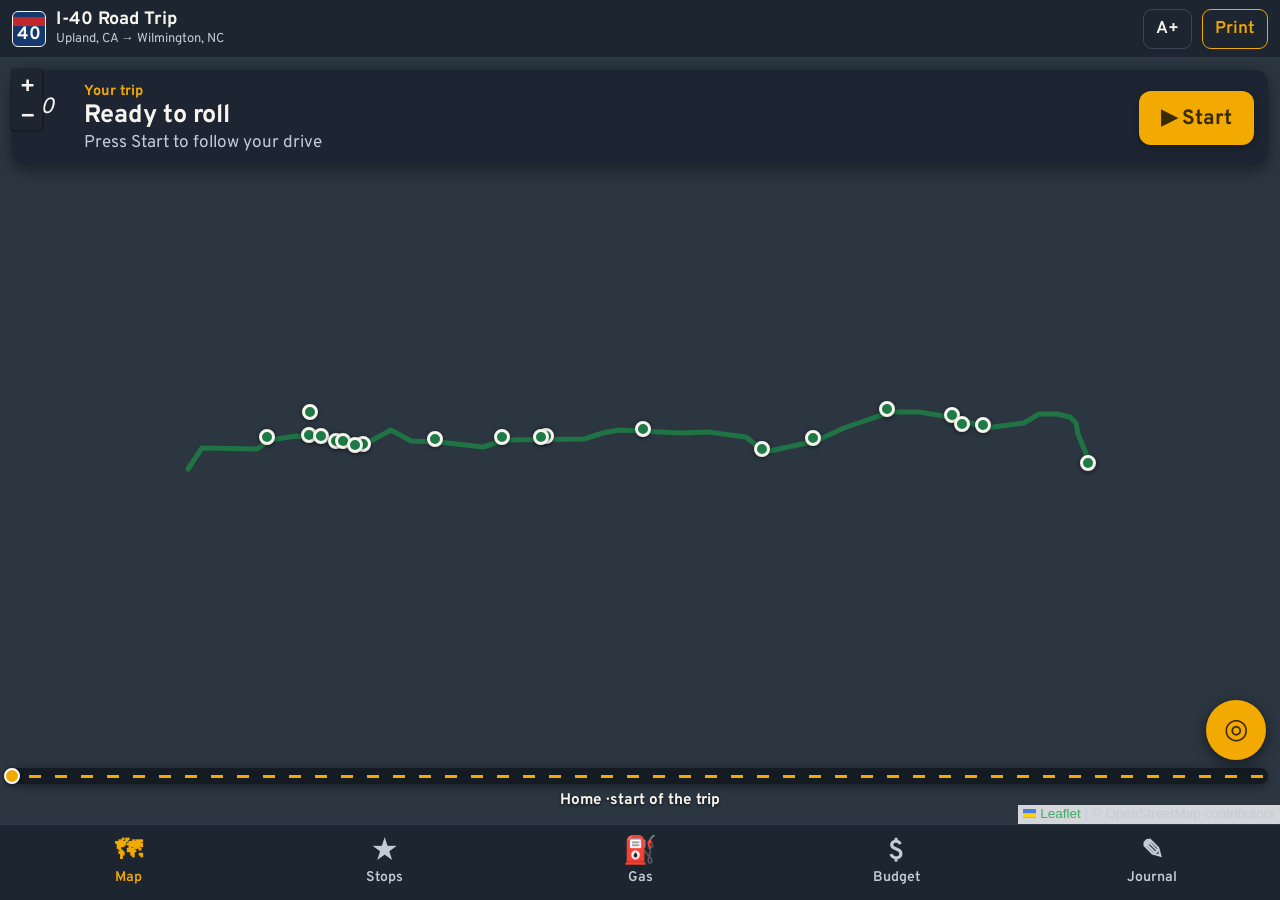
==== commit 0db47f06: "Replace confusing locate prompt with a clear Start button in the status card" ====
--- a/index.html
+++ b/index.html
@@ -26,15 +26,16 @@
     <!-- MAP -->
     <section class="screen on" id="screen-map">
       <div id="map"></div>
-      <div class="statusCard">
+      <div class="statusCard idle" id="statusCard">
         <div class="shield" aria-hidden="true" style="width:46px;height:48px;">
           <b style="height:12px;"></b><i style="font-size:22px;">40</i>
         </div>
-        <div style="min-width:0;">
-          <p class="kick" id="statusKicker">Next stop</p>
-          <p class="name" id="nextName">Tap the target to begin</p>
-          <p class="dist" id="nextDist">Shows where you are along the route</p>
+        <div class="status__body">
+          <p class="kick" id="statusKicker">Your trip</p>
+          <p class="name" id="nextName">Ready to roll</p>
+          <p class="dist" id="nextDist">Press Start to follow your drive</p>
         </div>
+        <button id="startBtn" class="startBtn">&#9654; Start</button>
       </div>
       <button id="locate" aria-label="Find where I am on the route">&#9678;</button>
       <div id="hint">Tap the map to pin this stop</div>
--- a/css/app.css
+++ b/css/app.css
@@ -82,6 +82,11 @@
 .statusCard .name{ font-size:1.4rem; font-weight:700; line-height:1.12; margin:1px 0 0;
   white-space:nowrap; overflow:hidden; text-overflow:ellipsis; }
 .statusCard .dist{ font-size:.95rem; color:var(--muted); margin:2px 0 0; }
+.statusCard .status__body{ flex:1; min-width:0; }
+.startBtn{ flex:0 0 auto; height:54px; padding:0 22px; border:none; border-radius:12px;
+  background:var(--amber); color:#3a2a00; font-size:1.15rem; font-weight:700; cursor:pointer;
+  box-shadow:0 2px 8px rgba(0,0,0,.3); }
+.statusCard:not(.idle) .startBtn{ display:none; }
 
 .mapBottom{ position:absolute; left:12px; right:12px; bottom:14px; z-index:500; }
 .prog{ position:relative; height:16px; border-radius:8px; background:var(--asphalt-2);
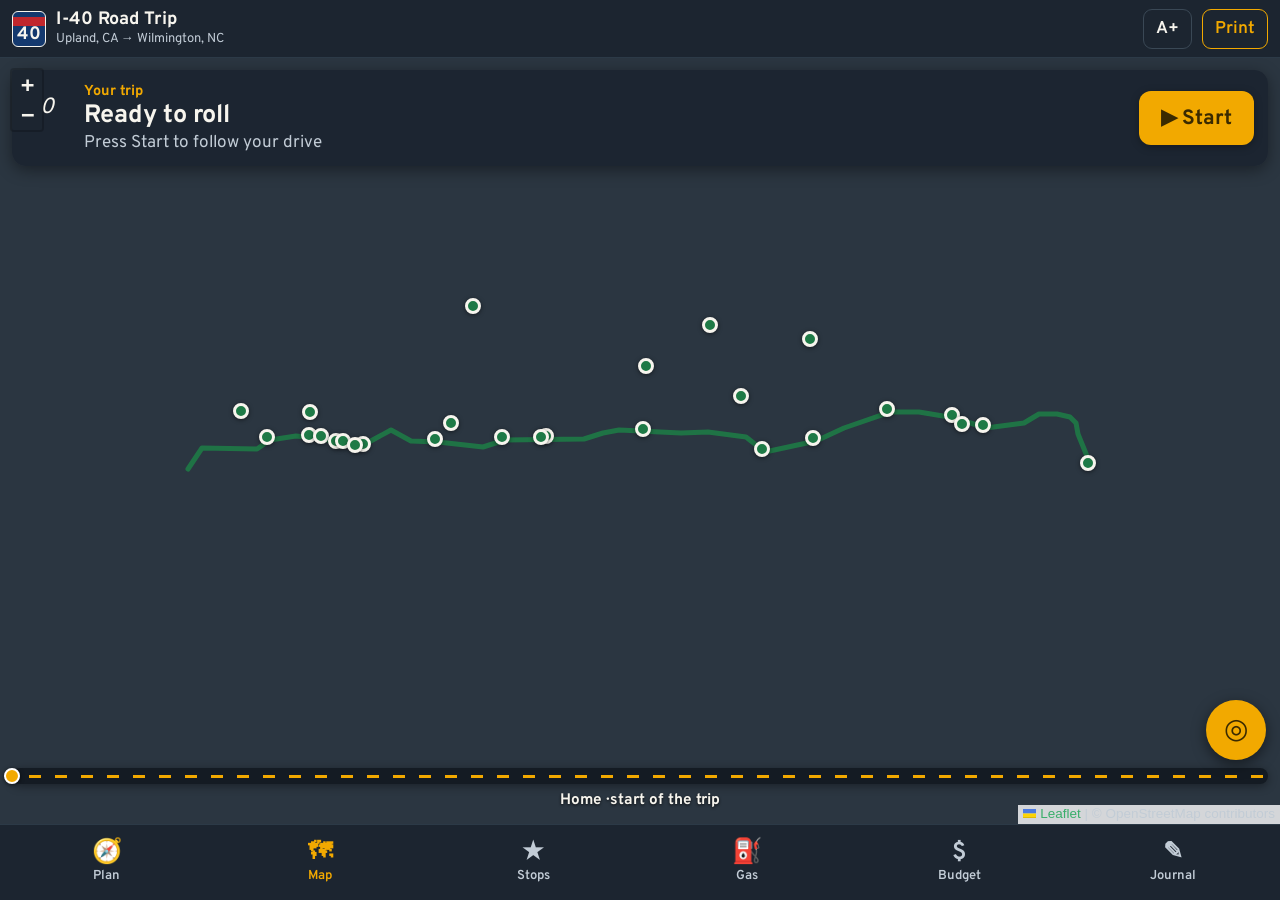
==== commit 2adb105f: "Add route builder: pick detours, route real roads once online, save offline; town-named gas/overnigh" ====
--- a/index.html
+++ b/index.html
@@ -43,6 +43,23 @@
         <div class="prog"><div class="progFill" id="progFill"></div><div class="progCar" id="progCar"></div></div>
         <p class="progLabel" id="progLabel">Home &middot; start of the trip</p>
       </div>
+    </section>
+
+    <!-- PLAN / ROUTE BUILDER -->
+    <section class="screen scroll" id="screen-plan">
+      <h2 class="section">Plan the route</h2>
+      <p class="lead">Start at home in Upland, finish in Wilmington. Tap any detours you'd like to swing through, then build the route. You only need internet for this one step &mdash; after that it works with no signal.</p>
+      <div class="chips" id="detour-chips"></div>
+      <button class="btn btn--ghost" id="addVia">&#43; Add a place by tapping the map</button>
+      <div id="via-list" style="margin-top:6px;"></div>
+      <button class="btn" id="buildRoute">Build my route</button>
+      <p class="lead" id="build-status" style="margin-top:12px;"></p>
+      <div id="route-summary"></div>
+      <h2 class="section" id="lm-head" style="display:none;">Landmarks near your route</h2>
+      <div id="lm-list"></div>
+      <h2 class="section" id="sug-head" style="display:none;">Suggested stops</h2>
+      <div id="sug-list"></div>
+      <button class="btn btn--ghost" id="resetRoute" style="margin-top:18px;">Reset to the I-40 base route</button>
     </section>
 
     <!-- STOPS -->
@@ -118,6 +135,7 @@
   </main>
 
   <nav class="nav">
+    <button data-screen="plan"><span class="ico">&#129517;</span>Plan</button>
     <button class="on" data-screen="map"><span class="ico">&#128506;</span>Map</button>
     <button data-screen="stops"><span class="ico">&#9733;</span>Stops</button>
     <button data-screen="fuel"><span class="ico">&#9981;</span>Gas</button>
@@ -127,6 +145,7 @@
 
   <script src="js/leaflet.js"></script>
   <script src="js/data.js"></script>
+  <script src="js/towns.js"></script>
   <script src="js/geo.js"></script>
   <script src="js/store.js"></script>
   <script src="js/app.js"></script>
--- a/css/app.css
+++ b/css/app.css
@@ -44,13 +44,13 @@
 
 /* ---------- bottom nav ---------- */
 .nav{ position:fixed; bottom:0; left:0; right:0; height:var(--nav); z-index:800;
-  display:grid; grid-template-columns:repeat(5,1fr);
+  display:grid; grid-template-columns:repeat(6,1fr);
   background:var(--asphalt); border-top:1px solid #2c3a47;
   padding-bottom:env(safe-area-inset-bottom); }
 .nav button{ border:none; background:none; color:var(--muted); cursor:pointer;
-  display:flex; flex-direction:column; align-items:center; justify-content:center; gap:3px;
-  font-size:.78rem; font-weight:600; }
-.nav button .ico{ font-size:1.5rem; line-height:1; }
+  display:flex; flex-direction:column; align-items:center; justify-content:center; gap:2px;
+  font-size:.72rem; font-weight:600; padding:0; }
+.nav button .ico{ font-size:1.35rem; line-height:1; }
 .nav button.on{ color:var(--amber); }
 
 /* ---------- map screen ---------- */
@@ -168,3 +168,18 @@
 .entry .where{ font-size:.85rem; color:var(--muted); margin-left:6px; }
 .entry .text{ font-size:1.02rem; line-height:1.45; margin:8px 0 0; white-space:pre-wrap; }
 .entry .del{ float:right; background:none; border:none; color:var(--muted); font-size:1.2rem; cursor:pointer; }
+
+/* ---------- plan / route builder ---------- */
+.chips{ display:flex; flex-wrap:wrap; gap:8px; margin:0 0 14px; }
+.chip{ padding:10px 14px; border-radius:999px; border:1.5px solid #3a4855; background:var(--asphalt-2);
+  color:var(--sign); font-family:var(--font); font-size:.95rem; font-weight:600; cursor:pointer; }
+.chip.on{ background:var(--green); border-color:var(--green); }
+.chip .x{ margin-left:6px; opacity:.8; }
+.pin--via{ background:var(--blue); border:3px solid #fff; border-radius:50%; width:16px; height:16px; }
+.summaryBox{ display:grid; grid-template-columns:1fr 1fr; gap:12px; margin:8px 0 4px; }
+.summaryBox div{ background:var(--card); border-radius:12px; padding:12px; }
+.summaryBox .k{ font-size:.8rem; color:var(--muted); }
+.summaryBox .v{ font-size:1.3rem; font-weight:700; margin-top:2px; }
+.notice{ background:#3a2f10; border:1px solid var(--amber); color:#ffe6a8; border-radius:10px;
+  padding:10px 12px; font-size:.9rem; margin:12px 0; }
+.building{ opacity:.6; pointer-events:none; }
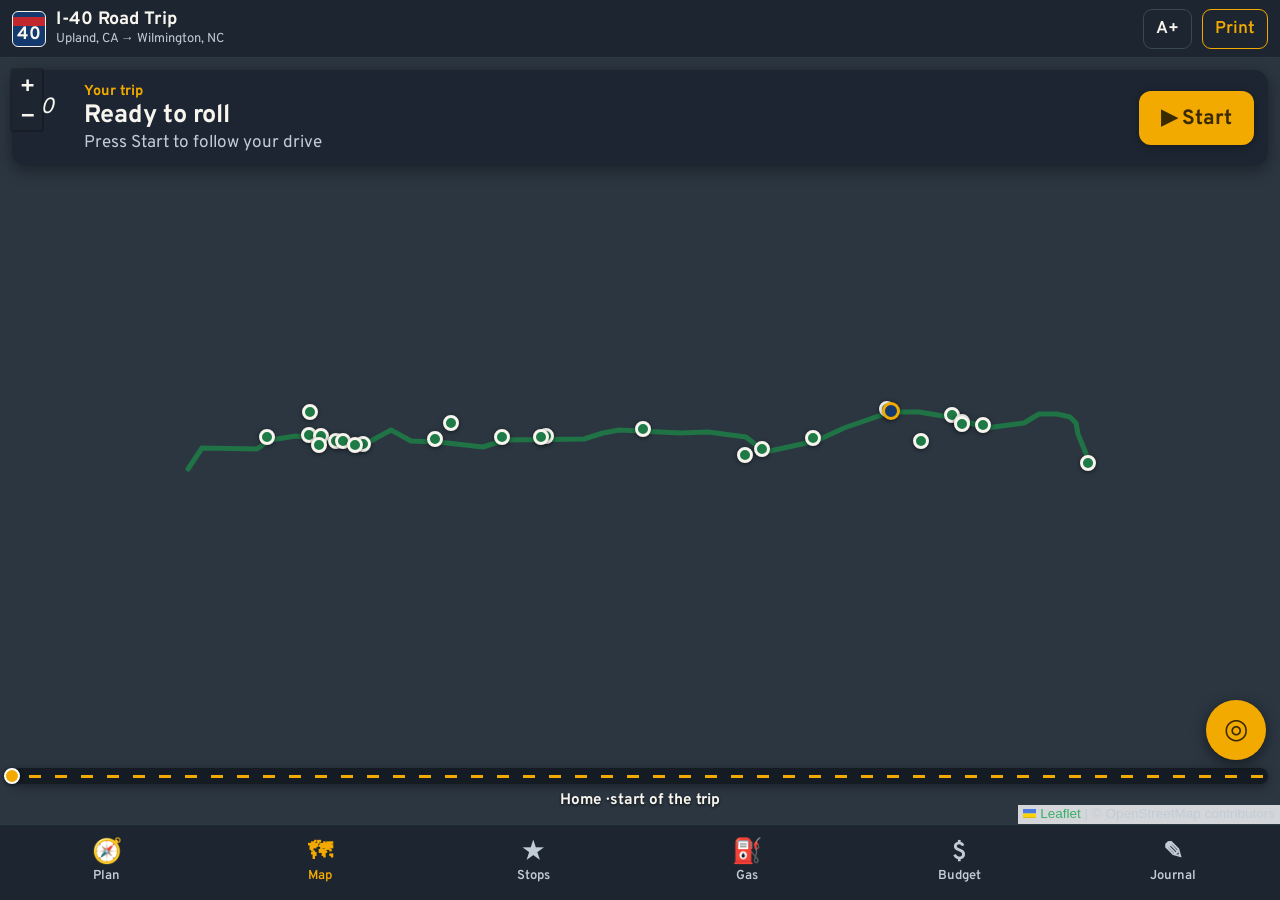
==== commit 518755c3: "Add optional Nashville meetup: split trip into two legs, each with its own detours; show meetup mark" ====
--- a/index.html
+++ b/index.html
@@ -49,9 +49,11 @@
     <section class="screen scroll" id="screen-plan">
       <h2 class="section">Plan the route</h2>
       <p class="lead">Start at home in Upland, finish in Wilmington. Tap any detours you'd like to swing through, then build the route. You only need internet for this one step &mdash; after that it works with no signal.</p>
-      <div class="chips" id="detour-chips"></div>
-      <button class="btn btn--ghost" id="addVia">&#43; Add a place by tapping the map</button>
-      <div id="via-list" style="margin-top:6px;"></div>
+      <div class="card">
+        <label class="switch"><input type="checkbox" id="meetup-toggle"><span>Daughter joins at Nashville Airport</span></label>
+        <p class="sub" id="meetup-note" style="margin:10px 0 0;"></p>
+      </div>
+      <div id="plan-legs"></div>
       <button class="btn" id="buildRoute">Build my route</button>
       <p class="lead" id="build-status" style="margin-top:12px;"></p>
       <div id="route-summary"></div>
--- a/css/app.css
+++ b/css/app.css
@@ -183,3 +183,17 @@
 .notice{ background:#3a2f10; border:1px solid var(--amber); color:#ffe6a8; border-radius:10px;
   padding:10px 12px; font-size:.9rem; margin:12px 0; }
 .building{ opacity:.6; pointer-events:none; }
+
+/* ---------- two-leg planning ---------- */
+.leg{ margin:16px 0; border-top:1px solid #2c3a47; padding-top:14px; }
+.leg:first-child{ border-top:none; padding-top:4px; }
+.legTitle{ font-size:1.05rem; margin:0 0 10px; color:var(--amber); }
+.addViaBtn.on{ background:var(--amber); border-color:var(--amber); color:#3a2a00; }
+.switch{ display:flex; align-items:center; gap:12px; cursor:pointer; font-size:1.05rem; font-weight:600; }
+.switch input{ width:48px; height:28px; -webkit-appearance:none; appearance:none; background:var(--asphalt-2);
+  border:1.5px solid #3a4855; border-radius:999px; position:relative; cursor:pointer; flex:0 0 auto; }
+.switch input:checked{ background:var(--green); border-color:var(--green); }
+.switch input::after{ content:""; position:absolute; top:2px; left:2px; width:22px; height:22px;
+  border-radius:50%; background:#fff; transition:left .2s; }
+.switch input:checked::after{ left:22px; }
+.pin--meet{ background:var(--blue); border:3px solid var(--amber); width:18px; height:18px; border-radius:50%; }
